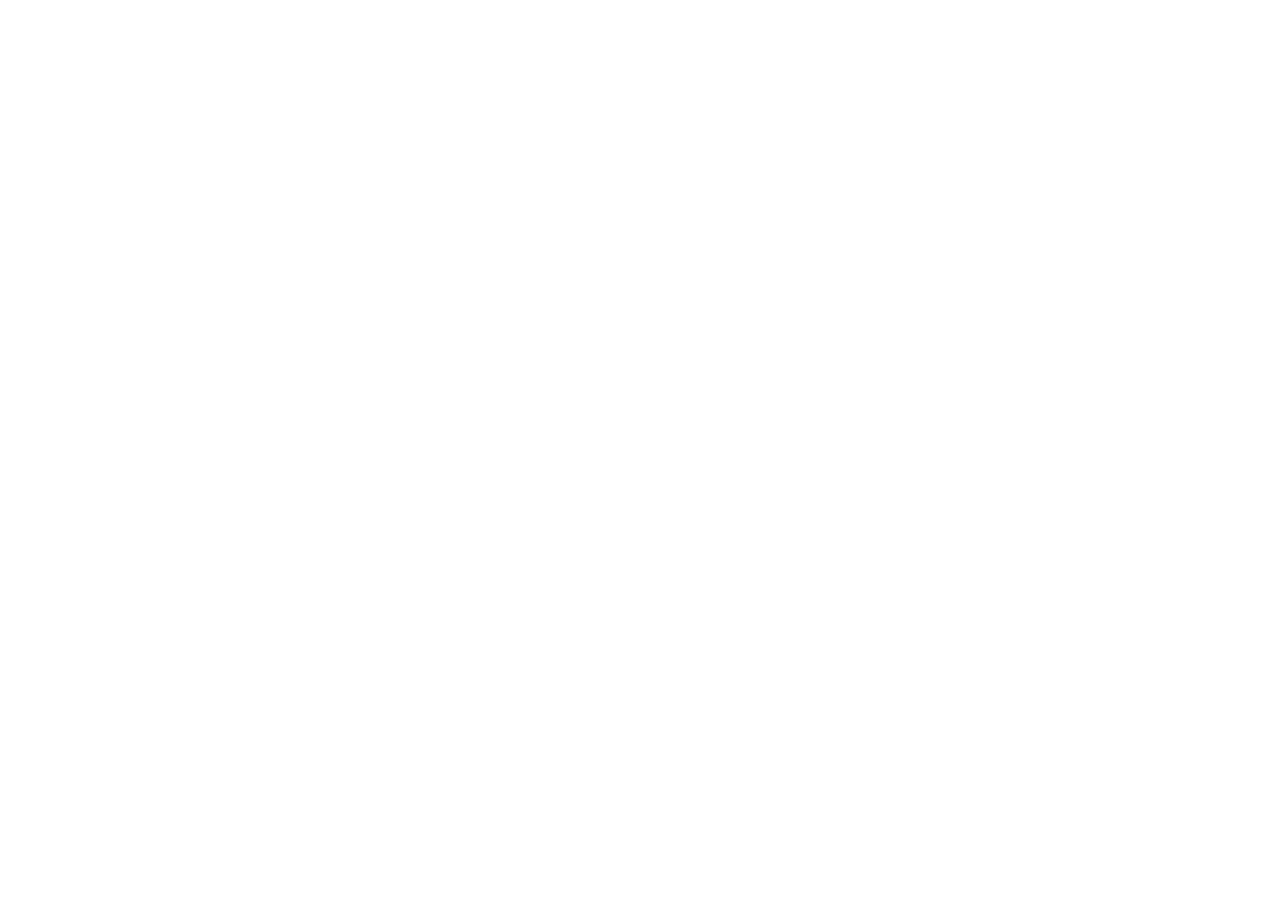
==== index.html @ d119f74c "dana" ====
<!DOCTYPE html>
<html lang="en">
<head>
    <meta charset="UTF-8">
    <meta name="viewport" content="width=device-width, initial-scale=1.0">
    <meta name="description" content="Listado de emergencias, con información para que las personas puedan ayudar">
    <meta name="keywords" content="Emergencias, desastres naturales, ayuda humanitaria, solidaridad">
    <meta name="author" content="Begoña">

    <title> Global Answer </title>

    <link rel="stylesheet" href="./css/global.css">
    <link rel="stylesheet" href="https://cdnjs.cloudflare.com/ajax/libs/font-awesome/4.7.0/css/font-awesome.css">
  
</head>


<body>
    
</body>


</html>
---- css/global.css ----
* {
    box-sizing: border-box;
    padding: 0px;
    margin: 0px;
    text-decoration: none;
    border-style: none;
   
}
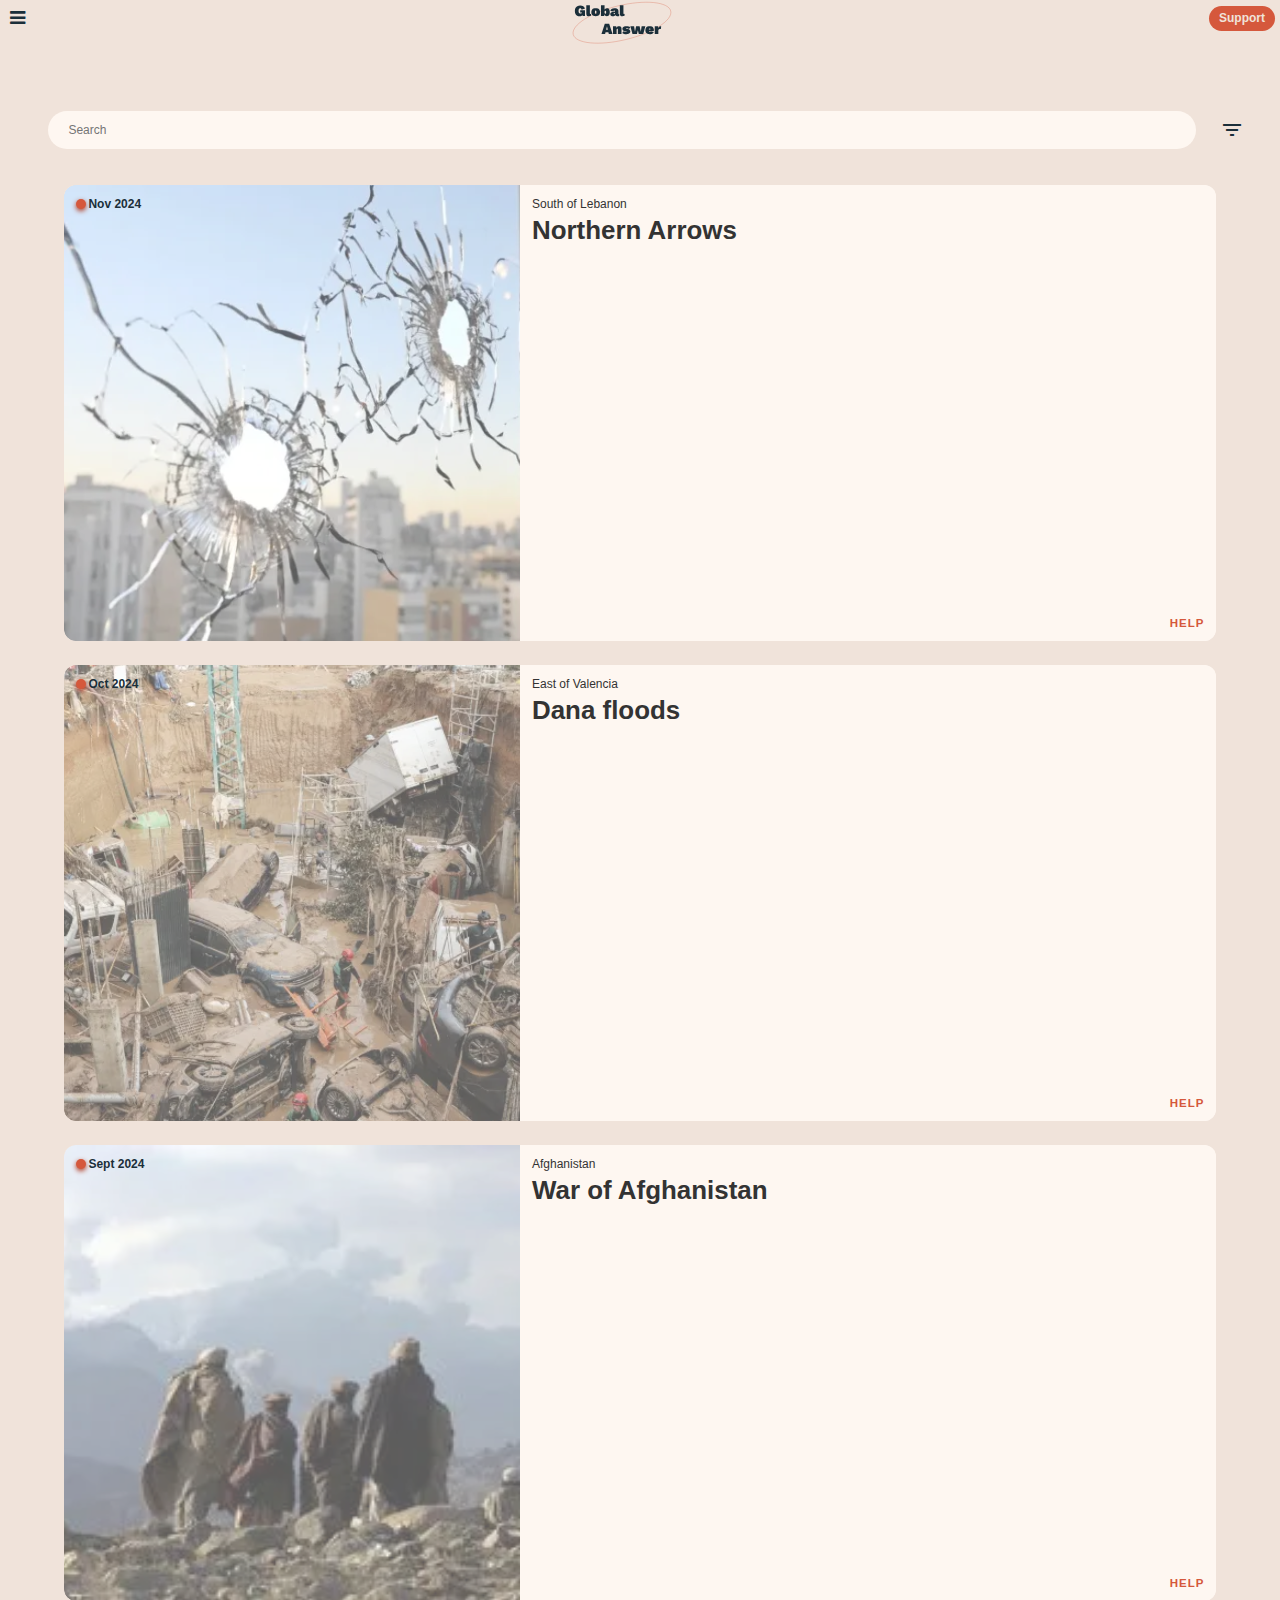
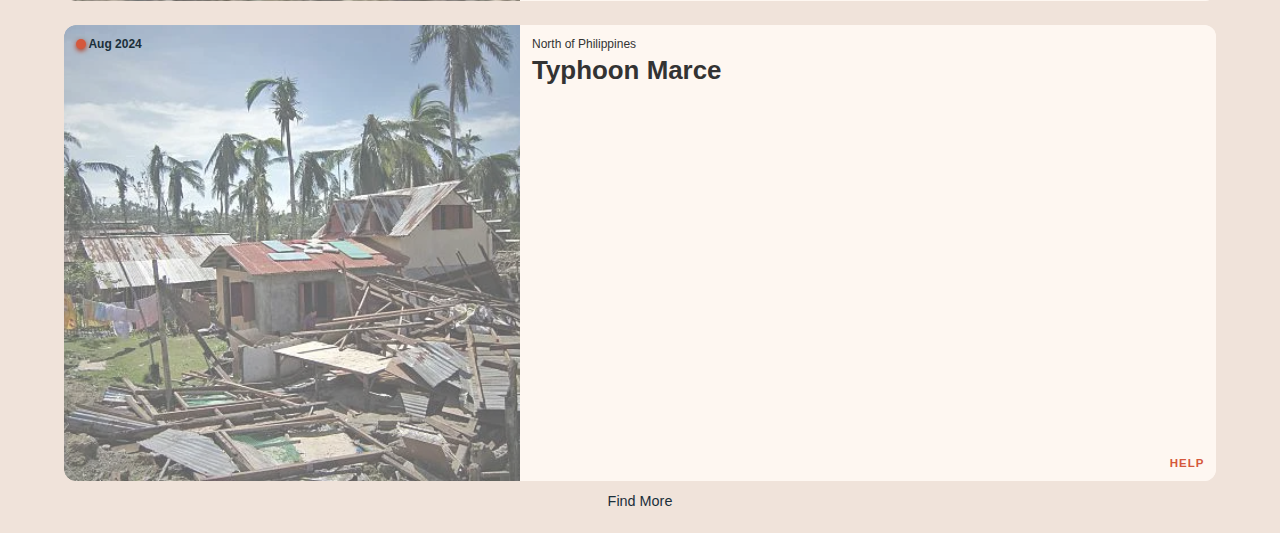
==== commit 336744f5: "viernes morning cambios" ====
--- a/index.html
+++ b/index.html
@@ -1,5 +1,6 @@
 <!DOCTYPE html>
 <html lang="en">
+
 <head>
     <meta charset="UTF-8">
     <meta name="viewport" content="width=device-width, initial-scale=1.0">
@@ -11,12 +12,155 @@
 
     <link rel="stylesheet" href="./css/global.css">
     <link rel="stylesheet" href="https://cdnjs.cloudflare.com/ajax/libs/font-awesome/4.7.0/css/font-awesome.css">
-  
+
+    <link rel="stylesheet"
+        href="https://fonts.googleapis.com/css2?family=Material+Symbols+Outlined:opsz,wght,FILL,GRAD@20..48,100..700,0..1,-50..200&icon_names=filter_list" />
+
+
 </head>
 
 
 <body>
-    
+
+    <section class="container">
+
+        <header class="header">
+
+            <nav class="header__navbar">
+                <i class="header__burguer fa fa-bars" aria-hidden="true"> </i>
+
+                <img class="header__logo" src="/img/logo.svg"
+                    alt="logo de Global answer, escrito le rodea un óvalo naranja">
+
+                <a class="header__action" href="index.html"> Support </a>
+
+            </nav>
+
+        </header>
+
+        <main>
+
+            <section class="call-action">
+                <img class="call-action__img" src="./img/call-to.png" alt="">
+            </section>
+
+            <section class="filter">
+
+                <span class="filter__bar">
+
+                    <input class="filter__search" type="text" placeholder="Search">
+
+                    <span class="filter__icon material-symbols-outlined">
+                        filter_list
+                    </span>
+                </span>
+            </section>
+
+            <section class="cards">
+
+                <div class="cards__1">
+
+                    <!-- Tarjeta parte izq -->
+                    <div class="cards__header">
+                        <span class="cards__date">
+                            <div class="cards__date-circle">
+                            </div>
+                            <p class="cards__txt">Nov 2024</p>
+                        </span>
+                        <img class="cards__image" src="./img/card1.svg" alt="Lebanon country being attacked">
+                    </div>
+
+                    <!-- Tarjeta parte derecha -->
+                    <div class="cards__text">
+                        <p class="cards__location"> South of Lebanon </p>
+
+                        <h2 class="card__h2"> Northern Arrows </h2>
+
+                        <a class="cards__link" href="index.html" target="_blank"> HELP </a>
+                    </div>
+                </div>
+
+
+                <div class="cards__2">
+
+                    <div class="cards__header">
+                        <span class="cards__date">
+                            <div class="cards__date-circle">
+                            </div>
+                            <p class="cards__txt"> Oct 2024</p>
+                        </span>
+                        <img class="cards__image" src="./img/card2.svg" alt="Valencia's flood, cars destroyed">
+                    </div>
+
+
+
+                    <a class="cards__header-link" href="emergencia-dana.html" target="_blank">
+                        <div class="cards__text">
+                            <p class="cards__location"> East of Valencia </p>
+
+                            <h2 class="card__h2"> Dana floods </h2>
+
+                            <a class="cards__link" href="emergencia-dana.html" target="_blank"> HELP </a>
+                        </div>
+                    </a>
+                </div>
+
+
+
+                <div class="cards__3">
+
+                    <!-- Tarjeta parte izq -->
+                    <div class="cards__header">
+                        <span class="cards__date">
+                            <div class="cards__date-circle">
+                            </div>
+                            <p class="cards__txt"> Sept 2024</p>
+                        </span>
+                        <img class="cards__image" src="./img/card3.svg" alt="Lebanon country being attacked">
+                    </div>
+
+                    <!-- Tarjeta parte derecha -->
+                    <div class="cards__text">
+                        <p class="cards__location">
+                            Afghanistan </p>
+
+                        <h2 class="card__h2"> War of Afghanistan </h2>
+
+                        <a class="cards__link" href="index.html" target="_blank"> HELP </a>
+                    </div>
+                </div>
+
+                <div class="cards__4">
+
+                    <!-- Tarjeta parte izq -->
+                    <div class="cards__header">
+                        <span class="cards__date">
+                            <div class="cards__date-circle">
+                            </div>
+                            <p class="cards__txt"> Aug 2024</p>
+                        </span>
+                        <img class="cards__image" src="./img/card4.svg" alt="Lebanon country being attacked">
+                    </div>
+
+                    <!-- Tarjeta parte derecha -->
+                    <div class="cards__text">
+                        <p class="cards__location"> North of Philippines </p>
+
+                        <h2 class="card__h2"> Typhoon Marce </h2>
+
+                        <a class="cards__link" href="index.html" target="_blank"> HELP </a>
+                    </div>
+                </div>
+
+
+                <a class="cards__find-more" href="index.html"> Find More </a>
+            </section>
+
+
+
+
+        </main>
+
 </body>
 
 
--- a/css/global.css
+++ b/css/global.css
@@ -1,8 +1,275 @@
+@font-face {
+    font-family: 'Work Sans';
+    src: url('./fonts/worksans-black.ttf') format('truetype');
+}
+
+/* @font-face {
+    font-family: 'Space Grotesk';
+    src: url('./fonts/spacegrotesk-medium.otf') format('truetype')     
+} */
+
+html {
+    font-size: 12px;
+}
+
 * {
     box-sizing: border-box;
     padding: 0px;
     margin: 0px;
     text-decoration: none;
     border-style: none;
-   
-}
+    color: #1B2F3A;
+    background-color: #F0E3DA;
+    font-family: 'Space Grotesk', Helvetica, Arial, sans-serif;
+    ;
+
+}
+
+.container {
+    display: flex;
+    flex-direction: column;
+    height: 100vh;
+}
+
+/* HEADER */
+
+.header__navbar {
+    display: flex;
+    justify-content: space-between;
+    align-items: center;
+
+}
+
+.header__burguer.fa.fa-bars {
+    margin-left: 10px;
+    padding-right: 10px;
+    margin-top: -1rem;
+    font-size: 18px;
+}
+
+
+.header__logo {
+    margin-top: -0.5rem;
+}
+
+.header__action {
+    background-color: #D5583C;
+    color: #F0E3DA;
+    border-radius: 20px;
+
+    font-size: 12px;
+    font-weight: bold;
+
+    padding: 5px 10px 6px 10px;
+    margin-right: 5px;
+    margin-top: -1rem;
+
+}
+
+/* SECCION 1: CALL TO ACTION IMAGEN */
+
+.call-action {
+    width: 100%;
+    text-align: center;
+
+}
+
+.call-action__img {
+    height: 100%;
+    width: 100%;
+    height: auto;
+    max-width: 100vw;
+
+    margin-top: 2rem;
+}
+
+
+/* SECCION 2: FILTRADO */
+
+.filter {
+    width: 100%;
+}
+
+.filter__bar {
+    display: flex;
+    width: 100%;
+    justify-content: space-between;
+    align-items: center;
+    padding: 2rem 3rem;
+
+}
+
+.filter__search {
+    flex: 1;
+    max-width: 100%;
+    padding: 1rem 1.7rem;
+    margin: 1rem 2rem 1rem 1rem;
+    /* margin right more */
+
+    border-radius: 20px;
+    outline: none;
+    font-size: 1rem;
+    font-weight: 300;
+    background-color: #fef7f1;
+}
+
+/* SECTION 3 */
+
+.cards {
+    display: flex;
+    flex-direction: column;
+    align-items: center;
+
+
+}
+
+
+.cards__1 {
+    position: relative;
+    display: flex;
+    flex-direction: row;
+    width: 90%;    /* Antes tenía max-width, corregido a width */
+
+    background-color: #fef7f1;
+    border-radius: 12px;
+    overflow: hidden;
+    /* Para asegurar que el borde redondeado funcione correctamente */
+    margin-bottom: 2rem;
+}
+
+.cards__2 {
+    position: relative;
+    display: flex;
+    flex-direction: row;
+    width: 90%; 
+
+    background-color: #fef7f1;
+    border-radius: 12px;
+    overflow: hidden;
+    margin-bottom: 2rem;
+}
+
+.cards__3 {
+    position: relative;
+    display: flex;
+    flex-direction: row;
+    width: 90%; 
+
+    background-color: #fef7f1;
+    border-radius: 12px;
+    overflow: hidden;
+    margin-bottom: 2rem;
+}
+
+
+.cards__4 {
+    position: relative;
+    display: flex;
+    flex-direction: row;
+    width: 90%;   
+    background-color: #fef7f1;
+    border-radius: 12px;
+    overflow: hidden;
+}
+
+
+/* Tarjeta parte izq */
+
+.cards__header {
+    position: relative;
+    display: flex;
+    width: 40%;
+}
+
+.cards__date {
+    position: absolute;
+    top: 1rem;
+    left: 1rem;
+
+    display: inline-flex;
+    align-items: center;
+    background: none;
+}
+
+.cards__txt {
+    background: none;
+    font-weight: bold;
+}
+
+
+.cards__date-circle {
+
+    width: 10px;
+    height: 10px;
+    border-radius: 50%;
+    background-color: #D5583C;
+
+    margin-right: 0.2rem;
+
+    box-shadow: 0 2px 5px #af3519;
+}
+
+.cards__image {
+    width: 100%;
+    max-width: 100%;
+    object-fit: cover;
+    border-radius: 12px 0 0 12px;
+
+}
+
+/* Tarjeta parte drcha */
+
+.cards__header-link {
+    cursor: pointer;
+}
+
+.cards__text {
+    width: 60%;
+    font-size: 1.2rem;
+    margin-left: 1rem;
+    background-color: #fef7f1;
+}
+
+.cards__location {
+    font-size: 12px;
+    margin-bottom: 5px;
+    margin-top: 1em;
+    background: none;
+    color: #333;
+}
+
+.card__h2 {
+    font-size: 1.8em;
+    /* line-height: 1em; */
+
+    font-weight: bold;
+    background: none;
+    color: #333;
+}
+
+.cards__link {
+    width: auto;
+    position: absolute;
+    bottom: 1em;
+    right: 1em;
+    text-align: right;
+    margin-top: 10px;
+
+    background: none;
+    color: #D5583C;
+
+    font-size: 0.8em;
+    text-decoration: none;
+    font-weight: bold;
+    letter-spacing: 1px;
+
+
+
+}
+
+.cards__find-more {
+    display: flex;
+    justify-content: center;
+    font-size: 1.2rem;
+    margin: 1rem 0rem 2rem 0rem;
+}